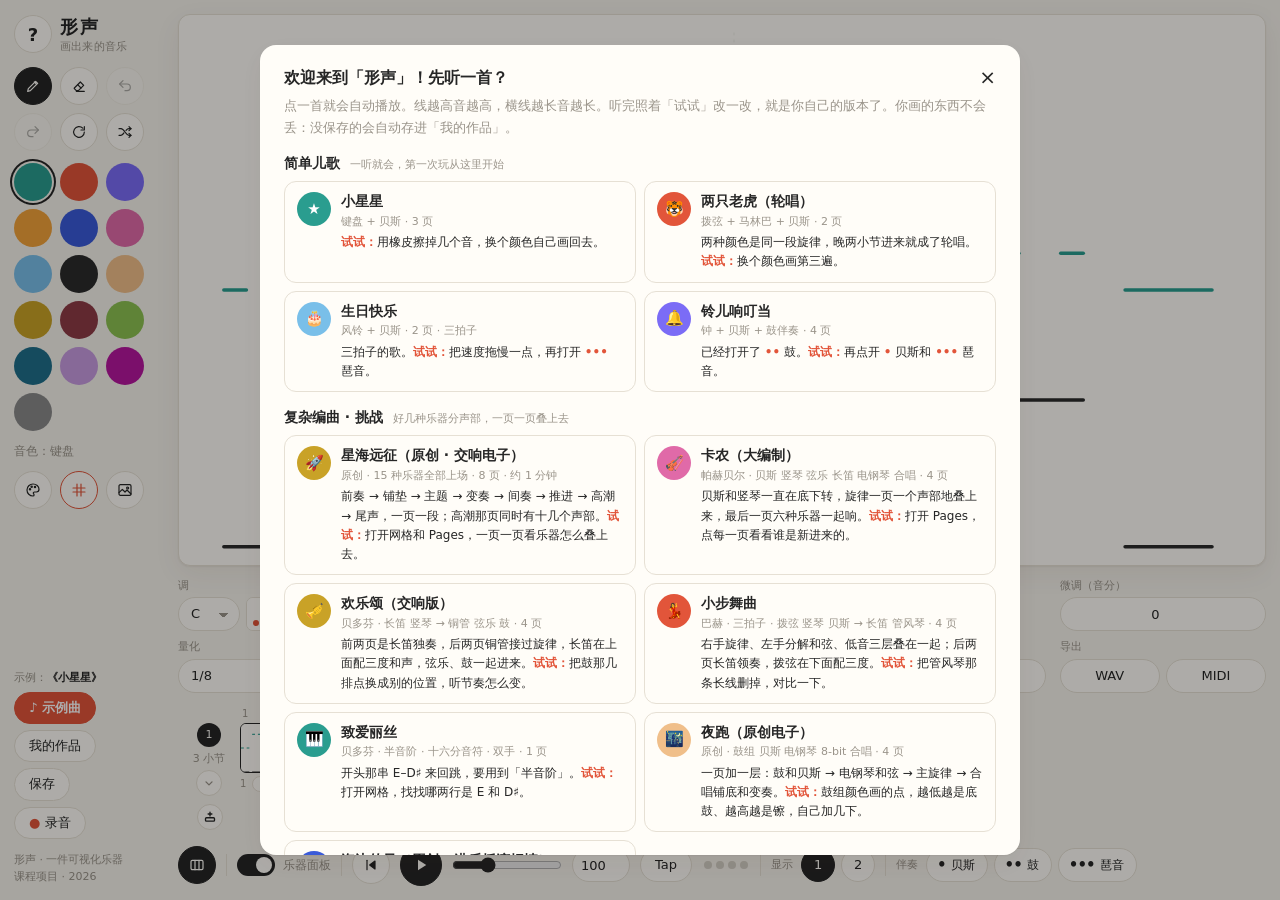
==== 工作文件/shapesound/index.html @ 7a7d7d23 "形声：电吉他、随机换音色新手引导、示例曲改动另存为新作品；修复切换作品时覆盖上一个作品 - 新乐器电吉他（过载失真），色块 16 个，鼓组排最后；舞台模式 4x4；MIDI 16 个通道用满 - 新手" ====
<!DOCTYPE html>
<html lang="zh-CN">
<head>
<meta charset="utf-8">
<meta name="viewport" content="width=device-width,initial-scale=1,maximum-scale=1,user-scalable=no">
<title>形声 · 画出来的音乐</title>
<link rel="stylesheet" href="style.css">
</head>
<body data-paper="paper">

<!-- ================= 左侧工具栏 ================= -->
<aside id="side">
  <div class="brand"><button class="ib" id="helpBtn" data-tip="怎么玩">?</button><div>形声<small>画出来的音乐</small></div></div>
  <div class="g3" id="tools">
    <button class="ib on" id="tPen" data-tip="画笔">
      <svg viewBox="0 0 24 24"><path d="M4 20l4-1 11-11-3-3L5 16l-1 4z"/><path d="M14 6l3 3"/></svg></button>
    <button class="ib" id="tErase" data-tip="橡皮 (Shift+E)">
      <svg viewBox="0 0 24 24"><path d="M8 20h12"/><path d="M5 15l9-9 5 5-8 8H8l-3-3a1 1 0 010-1z"/><path d="M10 10l5 5"/></svg></button>
    <button class="ib" id="tUndo" data-tip="撤销 (Ctrl+Z)">
      <svg viewBox="0 0 24 24"><path d="M9 14L4 9l5-5"/><path d="M4 9h11a5 5 0 010 10h-3"/></svg></button>
    <button class="ib" id="tRedo" data-tip="重做 (Ctrl+Y)">
      <svg viewBox="0 0 24 24"><path d="M15 14l5-5-5-5"/><path d="M20 9H9a5 5 0 000 10h3"/></svg></button>
    <button class="ib" id="tClear" data-tip="清空重来">
      <svg viewBox="0 0 24 24"><path d="M20 12a8 8 0 11-2.3-5.7"/><path d="M20 4v5h-5"/></svg></button>
    <button class="ib" id="tShuffle" data-tip="随机换音色">
      <svg viewBox="0 0 24 24"><path d="M3 7h3c5 0 7 10 12 10h3"/><path d="M3 17h3c2 0 3.2-1.6 4.4-3.6M13.6 9.6C14.8 8 16 7 18 7h3"/><path d="M18 4l3 3-3 3M18 14l3 3-3 3"/></svg></button>
  </div>
  <div class="g3" id="swatches"></div>
  <div class="timbre" id="timbre"></div>
  <div class="g3">
    <button class="ib" id="tPalette" data-tip="换一套颜色">
      <svg viewBox="0 0 24 24"><path d="M12 3a9 9 0 100 18c1.1 0 1.6-.8 1.6-1.6 0-1.3-1.2-1.6-1.2-2.8 0-1 .8-1.6 1.8-1.6H17a4 4 0 004-4c0-4.4-4-8-9-8z"/><circle cx="7.5" cy="11" r="1"/><circle cx="10" cy="7" r="1"/><circle cx="15" cy="7.5" r="1"/></svg></button>
    <button class="ib" id="tGrid" data-tip="音符网格：显示每一行是什么音（G）">
      <svg viewBox="0 0 24 24"><path d="M9 3v18M15 3v18M3 9h18M3 15h18"/></svg></button>
    <button class="ib" id="tBg" data-tip="换背景">
      <svg viewBox="0 0 24 24"><rect x="3" y="4" width="18" height="16" rx="2"/><path d="M3 16l5-5 4 4 3-3 6 6"/><circle cx="16" cy="9" r="1.5"/></svg></button>
  </div>
  <div class="sp"></div>
  <div class="side-files">
    <div class="worknow" id="workNow"></div>
    <button class="pill hot" id="samplesBtn" data-tip="不知道画什么？先听一首示例曲">♪ 示例曲</button>
    <button class="pill" id="libBtn" data-tip="保存过的作品都在这里，点一下就能切换">我的作品</button>
    <button class="pill" id="save" data-tip="保存到「我的作品」（Ctrl+S）">保存</button>
    <button class="pill" id="rec">录音</button>
  </div>
  <div class="credit">形声 · 一件可视化乐器<br>课程项目 · 2026</div>
</aside>

<!-- ================= 主区 ================= -->
<section id="main">
  <main id="stage">
    <canvas id="cv"></canvas>
    <div id="cast"></div>
    <div id="hint">在纸上随便画几笔，然后按 ▶<br>线越高，音越高；从左到右是时间</div>
  </main>

  <div id="inst">
    <div class="f"><label>调</label><div class="c"><select class="sel key" id="selKey"></select><div id="piano"></div></div></div>
    <div class="f"><label>音阶</label><div class="c"><select class="sel" id="selScale"></select></div></div>
    <div class="f"><label>音域</label><div class="c"><select class="sel" id="selRange"><option value="1">1 个八度</option><option value="2">2 个八度</option><option value="3">3 个八度</option></select></div></div>
    <div class="f"><label>八度</label><div class="c"><button class="round" id="octDn">−</button><span class="oct" id="octVal">0</span><button class="round" id="octUp">+</button></div></div>
    <div class="f"><label>微调（音分）</label><div class="c"><input class="box" id="tune" type="number" min="-50" max="50" step="1" value="0"></div></div>
    <div class="f"><label>量化</label><div class="c"><select class="sel" id="selQuant"></select></div></div>
    <div class="f"><label>摇摆</label><div class="c"><select class="sel" id="selSwing"></select></div></div>
    <div class="f"><label>节拍器</label><div class="c"><button class="tg" id="click">关</button></div></div>
    <div class="f"><label>MIDI 输入</label><div class="c"><button class="tg" id="midi">关</button></div></div>
    <div class="f"><label>导出</label><div class="c"><button class="tg" id="expWav">WAV</button><button class="tg" id="expMidi">MIDI</button></div></div>
  </div>

  <div id="strip"></div>

  <div id="bar">
    <button class="ib" id="pagesBtn" data-tip="Pages：把几页串成一条时间线"><svg viewBox="0 0 24 24"><rect x="3" y="5" width="18" height="14" rx="2"/><path d="M9 5v14M15 5v14"/></svg></button>
    <div class="vsep"></div>
    <div class="toggle-row"><button class="switch on" id="instSw" title="显示/隐藏乐器面板"></button>乐器面板</div>
    <div class="vsep"></div>
    <button class="ib" id="toStart" data-tip="回到开头"><svg viewBox="0 0 24 24"><path d="M6 5v14"/><path d="M18 6l-8 6 8 6z" fill="currentColor"/></svg></button>
    <button class="ib" id="play" data-tip="播放 / 暂停 (空格)"></button>
    <input type="range" id="tempo" min="40" max="240" value="120" title="速度">
    <input type="number" id="bpm" min="40" max="240" value="120" title="BPM">
    <button id="tap" title="跟着拍子连续点几下">Tap</button>
    <span id="beats"><i class="beat"></i><i class="beat"></i><i class="beat"></i><i class="beat"></i></span>
    <div class="vsep"></div>
    <div class="grp"><span class="glabel">显示</span>
    <button class="num on" id="prog1" data-tip="1 画线模式：正常画线">1</button>
    <button class="num" id="prog2" data-tip="2 像素模式：画纸变成方格，播放头扫过时格子发亮">2</button>
    <button class="num" id="prog3" data-tip="3 舞台模式：给每种乐器配一张照片（窗口变窄时才出现）">3</button></div>
    <div class="vsep"></div>
    <div class="grp"><span class="glabel">伴奏</span>
    <button class="dots" id="beat1" data-tip="贝斯伴奏：每拍弹一下低音主音。点一下开，再点关；三种伴奏可以同时开"><b>•</b>贝斯</button>
    <button class="dots" id="beat2" data-tip="鼓伴奏：底鼓、军鼓轮流，加上镲。点一下开，再点关"><b>••</b>鼓</button>
    <button class="dots" id="beat4" data-tip="琶音伴奏：跟着调自动循环一段分解和弦。点一下开，再点关"><b>•••</b>琶音</button></div>
  </div>
</section>

<div class="overlay" id="help"><div class="dialog">
  <button class="close" id="helpClose">×</button>
  <h2>怎么玩</h2>
  <ol>
    <li><b>画线就是作曲。</b>竖线（播放头）从左往右扫，碰到哪条线，哪条线就发声：越高音越高；横线是长音，斜线是琶音，竖线是和弦。</li>
    <li><b>选调和音阶。</b>打开「音符网格」能看到每一行的音名；网格里只有音阶内的音，怎么画都和谐。</li>
    <li><b>定速度。</b>拖速度条、输入 BPM，或者跟着拍子连点 Tap；节拍器可以打开听拍子。</li>
    <li><b>颜色就是音色。</b>十六种颜色对应十六种乐器；最后一种是「鼓组」：画得越低越是底鼓，越高越是镲；接上 MIDI 键盘并打开「MIDI 输入」，播放时弹的音会画进循环里。</li>
  </ol>
  <div class="k">
    <kbd>空格</kbd> 播放/暂停　<kbd>Ctrl</kbd>+<kbd>Z</kbd> 撤销　<kbd>Ctrl</kbd>+<kbd>Y</kbd> 重做　<kbd>Shift</kbd>+<kbd>E</kbd> 橡皮　<kbd>G</kbd> 网格<br>
    <kbd>1</kbd>–<kbd>9</kbd> 选乐器　电脑键盘当琴：<kbd>A</kbd>–<kbd>;</kbd> 从低到高，<kbd>Q</kbd>–<kbd>P</kbd> 接着往上<br>
    底部「伴奏」三个按钮：<b>•</b> 贝斯　<b>••</b> 鼓　<b>•••</b> 琶音。点一下开、再点关，可以同时开好几个；它们跟着你选的调走。<br>
    不知道从哪开始？点左边的 <b>♪ 示例曲</b>，听一首再改着玩。<br>
    <b>1 / 2 / 3</b> 是显示模式：画线、像素（格子会随播放头亮起）、舞台（每种乐器一个格子配照片，手机宽度才出现）。<br>
    最左边的 <b>Pages</b> 打开时间线：每页一张画，点「N 小节」改这一页放几个小节，＋ 新页、复制、删除；还能叠加多条时间线一起播。<br>
    「保存」把作品存进「我的作品」，在那里可以随时切换、改名、删除，或导出成 .json 文件（<kbd>Ctrl</kbd>+<kbd>S</kbd> 快速保存）。
  </div>
</div></div>
<div class="overlay" id="samples"><div class="dialog wide">
  <button class="close" id="samplesClose">×</button>
  <h2 id="samplesTitle">示例曲</h2>
  <div class="lead" id="samplesLead">点一首就会自动播放。线越高音越高，横线越长音越长。听完照着「试试」改一改，就是你自己的版本了。你画的东西不会丢：没保存的会自动存进「我的作品」。</div>
  <div id="songList"></div>
  <div class="dlg-foot"><button class="pill" id="samplesSkip">新建空白，自己画</button></div>
</div></div>
<div class="overlay" id="lib"><div class="dialog wide">
  <button class="close" id="libClose">×</button>
  <h2>我的作品</h2>
  <div class="lead">作品保存在这个浏览器里，刷新、关掉网页都还在。已保存的作品之后的修改会<b>自动保存</b>；没保存的新作品，切换时会自动存成<b>草稿</b>。换电脑或清理浏览器数据前，记得点「导出」备份成文件。</div>
  <div class="saverow"><input id="libName" maxlength="40" placeholder="给当前作品起个名字"><button class="pill hot" id="libSave">保存当前作品</button><button class="pill" id="libSaveNew" hidden>另存为新作品</button></div>
  <div class="works" id="workList"></div>
  <div class="dlg-foot"><button class="pill" id="libNew">新建空白作品</button><button class="pill" id="libImport">从文件导入…</button></div>
</div></div>
<div id="tipbox"></div>
<div id="toast"></div>
<input type="file" id="openFile" accept=".json,application/json" hidden>
<input type="file" id="photoFile" accept="image/*" hidden>
<input type="file" id="castFile" accept="image/*" hidden>

<script src="js/core.js"></script>
<script src="js/canvas.js"></script>
<script src="js/app.js"></script>
<script src="js/songs.js"></script>
<script src="js/library.js"></script>
</body>
</html>
---- 工作文件/shapesound/style.css ----
:root{
  --bg:#f6f3ec; --paper:#fffdf8; --ink:#262626; --muted:#9a948a; --soft:#c9c3b8; --line:rgba(60,50,30,.08);
  --line2:rgba(60,50,30,.18); --line3:rgba(60,50,30,.34); --ui:#fffdf8; --uib:#e6e0d4; --hover:rgba(60,50,30,.06);
  --accent:#e2553a; --shadow:0 1px 2px rgba(60,40,10,.06),0 8px 28px rgba(60,40,10,.06);
}
body[data-paper="sky"]{ --bg:#d6e7f6; --paper:#e6f1fb; --ink:#1d2a44; --muted:#6c80a0; --soft:#a9bfd8; --line:rgba(20,50,90,.08);
  --line2:rgba(20,50,90,.18); --line3:rgba(20,50,90,.34); --ui:#f2f8fd; --uib:#c4d8ec; --hover:rgba(20,50,90,.07); }
body[data-paper="night"]{ --bg:#121419; --paper:#1a1d24; --ink:#efebe2; --muted:#878b97; --soft:#4a4f5c; --line:rgba(255,255,255,.05);
  --line2:rgba(255,255,255,.12); --line3:rgba(255,255,255,.26); --ui:#1f232b; --uib:#333845; --hover:rgba(255,255,255,.06); --shadow:0 8px 28px rgba(0,0,0,.4); }
*{box-sizing:border-box;margin:0;padding:0}
html,body{height:100%;overflow:hidden}
body{background:var(--bg);color:var(--ink);font:13px/1.4 -apple-system,"PingFang SC","Microsoft YaHei","Noto Sans SC",system-ui,sans-serif;
  display:grid;grid-template-columns:150px 1fr;gap:0 14px;padding:14px;-webkit-user-select:none;user-select:none;transition:background .3s}
button{font:inherit;color:inherit;background:none;border:0;cursor:pointer}
select,input{font:inherit;color:inherit}
svg{width:16px;height:16px;fill:none;stroke:currentColor;stroke-width:1.8;stroke-linecap:round;stroke-linejoin:round;display:block}

/* ---------- 左侧工具栏 ---------- */
#side{display:flex;flex-direction:column;gap:12px;min-height:0;overflow-y:auto;padding:6px;margin:-6px}   /* 留出 6px，选中色块的外圈不被裁掉 */
.brand{font-weight:700;font-size:18px;letter-spacing:.12em;display:flex;align-items:center;gap:8px}
.brand small{display:block;font-weight:400;font-size:11px;letter-spacing:.02em;color:var(--muted)}
.g3{display:grid;grid-template-columns:repeat(3,38px);gap:8px}
.ib{width:38px;height:38px;border-radius:50%;display:grid;place-items:center;background:var(--ui);border:1px solid var(--uib);position:relative}
.ib:hover{border-color:var(--line3)}
.ib.on{background:var(--ink);color:var(--paper);border-color:var(--ink)}
.ib:disabled{opacity:.35;cursor:default}
.sw{width:38px;height:38px;border-radius:50%;position:relative;transition:transform .1s}
.sw:hover{transform:scale(1.06)}
.sw.on{box-shadow:0 0 0 2px var(--bg),0 0 0 4px var(--ink)}
/* 悬停提示：用一个固定定位的浮层，永远在最上面，靠近窗口边缘时自动换到上方/往里挪，不会被色块或边框盖住 */
#tipbox{position:fixed;left:0;top:0;background:var(--ink);color:var(--paper);font-size:12px;line-height:1.5;padding:4px 10px;border-radius:7px;
  max-width:260px;z-index:60;pointer-events:none;opacity:0;transition:opacity .12s;box-shadow:0 4px 14px rgba(0,0,0,.18)}
#tipbox.show{opacity:.96}
.timbre{font-size:12px;color:var(--muted);height:16px}
.sp{flex:1}
.side-files{display:flex;flex-direction:column;gap:6px;align-items:flex-start}
.pill{padding:6px 14px;border-radius:999px;border:1px solid var(--uib);background:var(--ui);font-size:13px}
.pill:hover{border-color:var(--line3)}
.pill.hot{background:var(--accent);color:#fff;border-color:var(--accent);font-weight:600}
.pill.hot:hover{filter:brightness(1.06)}
/* 示例曲 / 我的作品 弹窗 */
.dialog.wide{max-width:760px}
.dialog .lead{font-size:13px;color:var(--muted);margin:-4px 0 14px;line-height:1.7}
.songs{display:grid;grid-template-columns:repeat(auto-fill,minmax(240px,1fr));gap:8px}
.sgroup{margin:16px 0 8px;display:flex;align-items:baseline;gap:10px;flex-wrap:wrap}
.sgroup:first-child{margin-top:0}
.sgroup b{font-size:14px}
.sgroup span{font-size:11px;color:var(--muted)}
.song{display:flex;gap:10px;align-items:flex-start;text-align:left;width:100%;padding:10px 12px;border-radius:12px;border:1px solid var(--uib);background:var(--paper);transition:border-color .15s,transform .1s}
.song:hover{border-color:var(--ink);transform:translateY(-1px)}
.song .pic{flex:none;width:34px;height:34px;border-radius:50%;display:grid;place-items:center;color:#fff;font-size:15px}
.song .t{font-size:14px;font-weight:600}
.song .m{font-size:11px;color:var(--muted);margin:2px 0 4px}
.song .d{font-size:12px;line-height:1.6}
.song .d b{color:var(--accent);font-weight:600}
.dlg-foot{margin-top:14px;display:flex;gap:8px;justify-content:flex-end;flex-wrap:wrap}
.saverow{display:flex;gap:8px;flex-wrap:wrap}
.saverow input{flex:1;min-width:160px;height:34px;border-radius:999px;border:1px solid var(--uib);background:var(--paper);padding:0 14px}
.works{display:flex;flex-direction:column;gap:8px;margin-top:12px;max-height:48vh;overflow:auto}
.work{display:flex;gap:12px;align-items:center;padding:8px 10px;border:1px solid var(--uib);border-radius:12px;background:var(--paper)}
.work.cur{border-color:var(--ink)}
.work canvas{width:96px;height:36px;border-radius:6px;border:1px solid var(--uib);flex:none}
.winfo{flex:1;min-width:0}
.wname{font-weight:600;cursor:text;overflow:hidden;text-overflow:ellipsis;white-space:nowrap}
.wname input{font-weight:600;width:100%;border:1px solid var(--uib);border-radius:6px;padding:1px 6px;background:var(--ui)}
.wmeta{font-size:11px;color:var(--muted)}
.wtag{display:inline-block;font-size:10px;padding:0 6px;border-radius:999px;background:var(--uib);color:var(--ink);margin-right:4px}
.wbtns{display:flex;gap:6px;flex:none}
.pill.sm{padding:4px 11px;font-size:12px}
.pill.danger{background:#c0392b;color:#fff;border-color:#c0392b}
.empty{font-size:12px;color:var(--muted);padding:18px;text-align:center;line-height:1.8}
.worknow{font-size:11px;color:var(--muted);line-height:1.5;word-break:break-all}
.worknow b{color:var(--ink);font-weight:600}
/* 引导：按钮闪一闪 */
@keyframes pulse{0%{box-shadow:0 0 0 0 rgba(226,85,58,.6)}70%{box-shadow:0 0 0 6px rgba(226,85,58,0)}100%{box-shadow:0 0 0 0 rgba(226,85,58,0)}}
.ib.pulse{animation:pulse 1.3s ease-out infinite;border-color:var(--accent);color:var(--accent)}
#rec::before{content:"●";color:var(--accent);margin-right:5px}
#rec.on{background:var(--accent);color:#fff;border-color:var(--accent)}
#rec.on::before{color:#fff;animation:blink 1s infinite}
@keyframes blink{50%{opacity:.2}}
.credit{font-size:11px;color:var(--muted);line-height:1.6}

/* ---------- 主区 ---------- */
#main{display:grid;grid-template-rows:1fr auto auto auto;gap:12px;min-height:0;min-width:0}
#stage{position:relative;border-radius:12px;background:var(--paper);box-shadow:var(--shadow);border:1px solid var(--uib);overflow:hidden;
  background-size:cover;background-position:center;min-height:200px}
#stage.photo::before{content:"";position:absolute;inset:0;background:rgba(255,255,255,.42);pointer-events:none}
#cv{position:absolute;inset:0;width:100%;height:100%;touch-action:none;cursor:crosshair}
#hint{position:absolute;left:50%;top:50%;transform:translate(-50%,-50%);color:var(--muted);font-size:14px;pointer-events:none;text-align:center;line-height:1.9;transition:opacity .3s}

/* 舞台模式：一格一种乐器（4 × 4） */
#cast{position:absolute;inset:0;display:none;grid-template-columns:repeat(4,1fr);grid-template-rows:repeat(4,1fr);gap:2px;background:var(--uib)}
body.mode3 #cast{display:grid}
body.mode3 #cv{visibility:hidden}
body.mode3 #hint{display:none}
.cell{position:relative;overflow:hidden;cursor:pointer}
.cell img{position:absolute;inset:0;width:100%;height:100%;object-fit:cover;opacity:0;transition:opacity .12s ease-out}
.cell .glow{position:absolute;inset:0;background:rgba(255,255,255,.5);opacity:0;transition:opacity .12s ease-out}
.cell.show img{opacity:1}
.cell.show.nophoto .glow{opacity:1}
.cell .lbl{position:absolute;left:8px;bottom:6px;font-size:11px;color:#fff;text-shadow:0 0 4px rgba(0,0,0,.45)}
.cell .tip{position:absolute;inset:0;display:flex;align-items:center;justify-content:center;text-align:center;padding:0 8px;color:#fff;font-size:11px;text-shadow:0 0 4px rgba(0,0,0,.7)}
#prog3{display:none}
@media (max-width:759px){ #prog3{display:inline-block} }

/* Pages：时间线条 */
#strip{display:none;overflow-x:auto;padding:2px 0 2px;max-height:34vh;overflow-y:auto}
body.pages-open #strip{display:block}
.trk{display:flex;align-items:flex-start;margin-bottom:8px}
.trk.ruler{margin-bottom:2px;align-items:flex-end}
.thead{width:62px;flex:none;display:flex;flex-direction:column;align-items:center;gap:4px;font-size:11px;color:var(--muted)}
.thead .n{width:24px;height:24px;border-radius:50%;background:var(--uib);display:grid;place-items:center;color:var(--ink);cursor:pointer;font-size:11px}
.trk.on .thead .n{background:var(--ink);color:var(--paper)}
.rnum{font-size:10px;color:var(--muted);flex:none;padding-left:2px}
.pg{flex:none;display:flex;flex-direction:column;gap:3px;padding-right:4px}
.pg .clip{position:relative;border-radius:6px;overflow:hidden;border:1.5px solid var(--uib);display:block;cursor:pointer;background:var(--paper)}
.pg.on .clip{border-color:var(--ink)}
.pg canvas{display:block;width:100%}
.pg .head{position:absolute;top:0;bottom:0;width:2px;margin-left:-1px;background:var(--accent);display:none}
.pg .under{font-size:10px;color:var(--muted);display:flex;gap:6px;align-items:center}
.pg .bars{border:1px solid var(--uib);border-radius:999px;padding:0 6px;cursor:pointer;background:var(--ui)}
.pg .bars:hover{border-color:var(--line3)}
.pctl{display:flex;gap:4px;align-self:center;padding-left:4px}
.sbtn{width:26px;height:26px;border-radius:50%;border:1px solid var(--uib);background:var(--ui);display:grid;place-items:center;flex:none;position:relative}
.sbtn:hover{border-color:var(--line3)}
.sbtn:disabled{opacity:.35;cursor:default}
.sbtn svg{width:12px;height:12px}
.trackadd{margin-left:19px}

/* 乐器面板 */
#inst{display:grid;grid-template-columns:repeat(5,minmax(0,1fr));gap:8px 14px}
body.noinst #inst{display:none}
.f{display:flex;flex-direction:column;gap:4px;min-width:0}
.f>label{font-size:11px;color:var(--muted)}
.f>.c{display:flex;gap:6px;align-items:center;min-width:0}
.sel,.box,.tg{height:34px;border-radius:999px;border:1px solid var(--uib);background:var(--ui);padding:0 12px;min-width:0}
.sel{appearance:none;-webkit-appearance:none;padding-right:26px;flex:1;cursor:pointer;
  background-image:linear-gradient(45deg,transparent 50%,var(--muted) 50%),linear-gradient(135deg,var(--muted) 50%,transparent 50%);
  background-position:calc(100% - 15px) 15px,calc(100% - 10px) 15px;background-size:5px 5px;background-repeat:no-repeat}
.sel option{background:var(--ui);color:var(--ink)}
.sel.key{flex:none;width:62px}
.box{width:100%;text-align:center}
.tg{flex:1;text-align:center}
.tg.on{background:var(--ink);color:var(--paper);border-color:var(--ink)}
.round{width:34px;height:34px;border-radius:50%;border:1px solid var(--uib);background:var(--ui);flex:none}
.oct{min-width:22px;text-align:center;font-variant-numeric:tabular-nums}
#piano{position:relative;height:34px;flex:1;min-width:84px;max-width:130px;border-radius:7px;overflow:hidden;border:1px solid var(--uib);background:var(--ui)}
#piano i{position:absolute;top:0;bottom:0;border-right:1px solid var(--uib);cursor:pointer;background:var(--paper)}
#piano i.b{background:var(--ink);opacity:.82;bottom:42%;border:0;border-radius:0 0 3px 3px;z-index:1}
#piano i.in::after{content:"";position:absolute;left:50%;bottom:4px;width:5px;height:5px;margin-left:-2.5px;border-radius:50%;background:var(--muted)}
#piano i.b.in::after{background:var(--paper);bottom:3px}
#piano i.root::after{background:var(--accent)!important;width:6px;height:6px;margin-left:-3px}
.toggle-row{display:flex;align-items:center;gap:8px;font-size:12px;color:var(--muted)}
.switch{width:38px;height:22px;border-radius:999px;background:var(--uib);position:relative;transition:background .2s}
.switch::after{content:"";position:absolute;left:3px;top:3px;width:16px;height:16px;border-radius:50%;background:var(--paper);transition:left .2s;box-shadow:0 1px 2px rgba(0,0,0,.2)}
.switch.on{background:var(--ink)}
.switch.on::after{left:19px}

/* 走带 */
#bar{display:flex;align-items:center;gap:10px;flex-wrap:wrap}
#play{width:42px;height:42px;background:var(--ink);color:var(--paper);border-color:var(--ink)}
#play svg{width:18px;height:18px;fill:currentColor;stroke:none}
#tempo{width:110px;accent-color:var(--ink)}
#bpm{width:58px;height:34px;border-radius:999px;border:1px solid var(--uib);background:var(--ui);text-align:center;font-variant-numeric:tabular-nums}
#tap{height:34px;padding:0 14px;border-radius:999px;border:1px solid var(--uib);background:var(--ui)}
#tap.flash{background:var(--ink);color:var(--paper)}
.num{width:34px;height:34px;border-radius:50%;border:1px solid var(--uib);background:var(--ui);font-variant-numeric:tabular-nums}
.num.on{background:var(--ink);color:var(--paper);border-color:var(--ink)}
.dots{height:34px;padding:0 12px 0 10px;border-radius:999px;border:1px solid var(--uib);background:var(--ui);font-size:12px;line-height:1;display:inline-flex;align-items:center;gap:5px}
.dots b{font-size:15px;letter-spacing:-1px;font-weight:700}
.dots:hover{border-color:var(--line3)}
.grp{display:flex;align-items:center;gap:6px}
.glabel{font-size:11px;color:var(--muted);margin-right:2px}
.dots.on{background:var(--ink);color:var(--paper);border-color:var(--ink)}
.beat{width:8px;height:8px;border-radius:50%;background:var(--line2);display:inline-block;margin:0 2px}
.beat.on{background:var(--accent)}
.vsep{width:1px;height:22px;background:var(--uib)}

/* 弹窗 / 提示 */
.overlay{position:fixed;inset:0;background:rgba(0,0,0,.32);display:none;place-items:center;z-index:40}
.overlay.show{display:grid}
.dialog{background:var(--ui);color:var(--ink);border-radius:16px;max-width:460px;width:calc(100% - 32px);padding:22px 24px;box-shadow:var(--shadow);max-height:90vh;overflow:auto}
.dialog h2{font-size:16px;margin-bottom:10px}
.dialog ol{padding-left:18px;line-height:1.9;font-size:13px}
.dialog .k{margin-top:12px;font-size:12px;color:var(--muted);line-height:1.9}
.dialog kbd{border:1px solid var(--uib);border-radius:4px;padding:0 5px;font-family:inherit;font-size:11px;background:var(--paper)}
.dialog .close{float:right;font-size:20px;line-height:1}
#toast{position:fixed;left:50%;top:26px;transform:translateX(-50%);background:var(--ink);color:var(--paper);padding:8px 16px;border-radius:999px;font-size:13px;opacity:0;transition:opacity .25s;pointer-events:none;z-index:50}
#toast.show{opacity:.92}

@media (max-width:1100px){ #inst{grid-template-columns:repeat(3,minmax(0,1fr))} }
@media (max-width:760px){
  body{grid-template-columns:1fr;grid-template-rows:auto 1fr;padding:10px;gap:10px;overflow-y:auto;height:auto;min-height:100%}
  html,body{overflow:auto}
  #side{flex-direction:row;flex-wrap:wrap;align-items:center;overflow:visible}
  #side .sp,.credit,.timbre{display:none}
  .side-files{flex-direction:row}
  .g3{grid-template-columns:repeat(6,34px)} .ib,.sw{width:34px;height:34px}
  #main{grid-template-rows:60vh auto auto auto}
  #inst{grid-template-columns:repeat(2,minmax(0,1fr))}
}
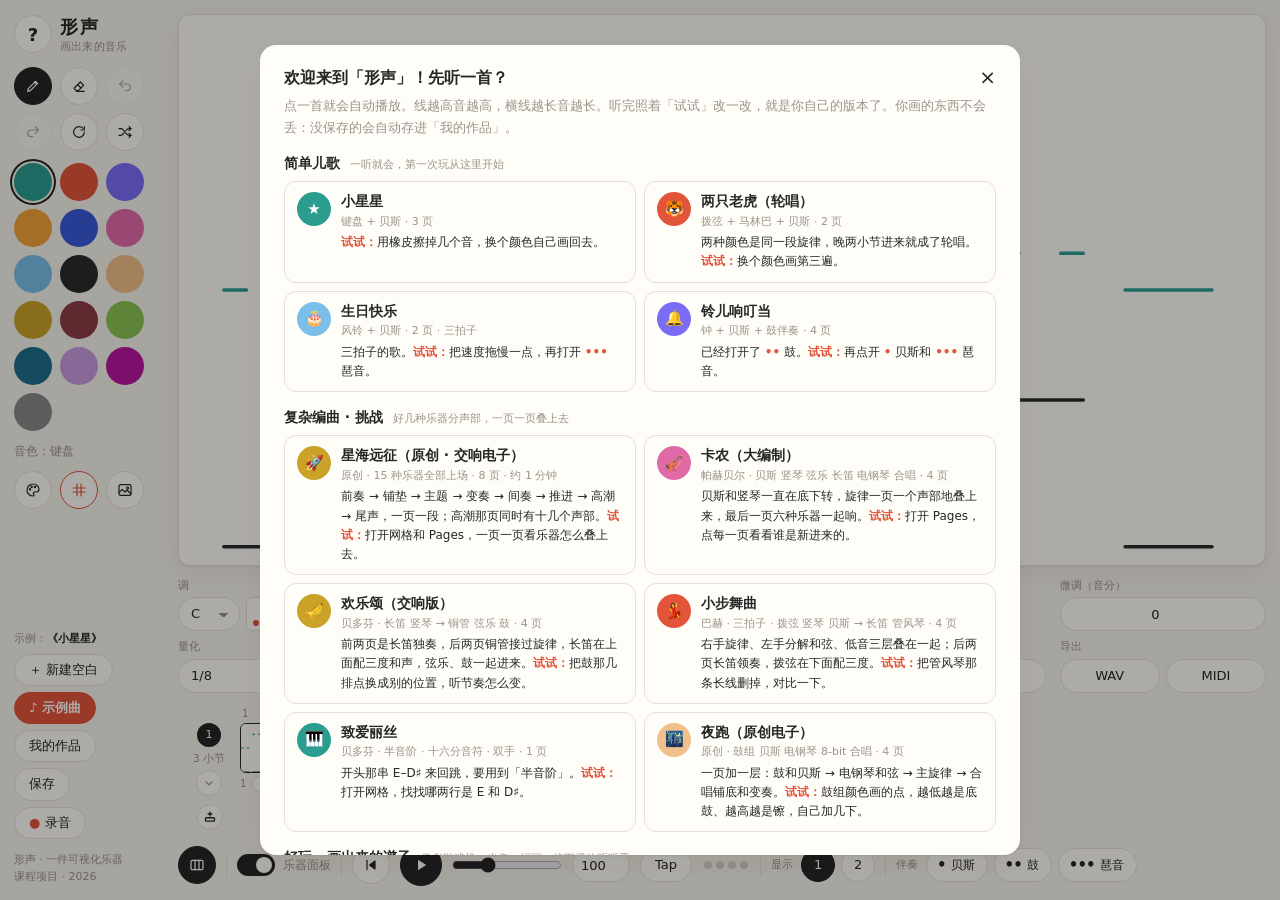
==== commit 2eb03b06: "形声：精简示例曲、新增原创《画一只小猫》、主界面加「新建空白」、修复换背景误开文件选择；网格和背景改为全局设置 - 示例曲：删除《海边的风》和搞怪/画画类除 8-bit 外的谱子，后两类合并为「好玩 " ====
--- a/工作文件/shapesound/index.html
+++ b/工作文件/shapesound/index.html
@@ -32,12 +32,13 @@
       <svg viewBox="0 0 24 24"><path d="M12 3a9 9 0 100 18c1.1 0 1.6-.8 1.6-1.6 0-1.3-1.2-1.6-1.2-2.8 0-1 .8-1.6 1.8-1.6H17a4 4 0 004-4c0-4.4-4-8-9-8z"/><circle cx="7.5" cy="11" r="1"/><circle cx="10" cy="7" r="1"/><circle cx="15" cy="7.5" r="1"/></svg></button>
     <button class="ib" id="tGrid" data-tip="音符网格：显示每一行是什么音（G）">
       <svg viewBox="0 0 24 24"><path d="M9 3v18M15 3v18M3 9h18M3 15h18"/></svg></button>
-    <button class="ib" id="tBg" data-tip="换背景">
+    <button class="ib" id="tBg" data-tip="换背景（长按：用自己的图片）">
       <svg viewBox="0 0 24 24"><rect x="3" y="4" width="18" height="16" rx="2"/><path d="M3 16l5-5 4 4 3-3 6 6"/><circle cx="16" cy="9" r="1.5"/></svg></button>
   </div>
   <div class="sp"></div>
   <div class="side-files">
     <div class="worknow" id="workNow"></div>
+    <button class="pill" id="newBtn" data-tip="新建一张空白画纸（没保存的会自动存成草稿）">＋ 新建空白</button>
     <button class="pill hot" id="samplesBtn" data-tip="不知道画什么？先听一首示例曲">♪ 示例曲</button>
     <button class="pill" id="libBtn" data-tip="保存过的作品都在这里，点一下就能切换">我的作品</button>
     <button class="pill" id="save" data-tip="保存到「我的作品」（Ctrl+S）">保存</button>
--- a/工作文件/shapesound/style.css
+++ b/工作文件/shapesound/style.css
@@ -36,6 +36,7 @@
 .side-files{display:flex;flex-direction:column;gap:6px;align-items:flex-start}
 .pill{padding:6px 14px;border-radius:999px;border:1px solid var(--uib);background:var(--ui);font-size:13px}
 .pill:hover{border-color:var(--line3)}
+#tBg.holding{box-shadow:0 0 0 3px var(--accent);transition:box-shadow .5s}
 .pill.hot{background:var(--accent);color:#fff;border-color:var(--accent);font-weight:600}
 .pill.hot:hover{filter:brightness(1.06)}
 /* 示例曲 / 我的作品 弹窗 */
@@ -194,7 +195,9 @@
   html,body{overflow:auto}
   #side{flex-direction:row;flex-wrap:wrap;align-items:center;overflow:visible}
   #side .sp,.credit,.timbre{display:none}
-  .side-files{flex-direction:row}
+  .side-files{flex-direction:row;flex-wrap:wrap;align-items:center;width:100%}
+  .side-files .pill{white-space:nowrap;padding:6px 11px}
+  .worknow{width:100%}
   .g3{grid-template-columns:repeat(6,34px)} .ib,.sw{width:34px;height:34px}
   #main{grid-template-rows:60vh auto auto auto}
   #inst{grid-template-columns:repeat(2,minmax(0,1fr))}
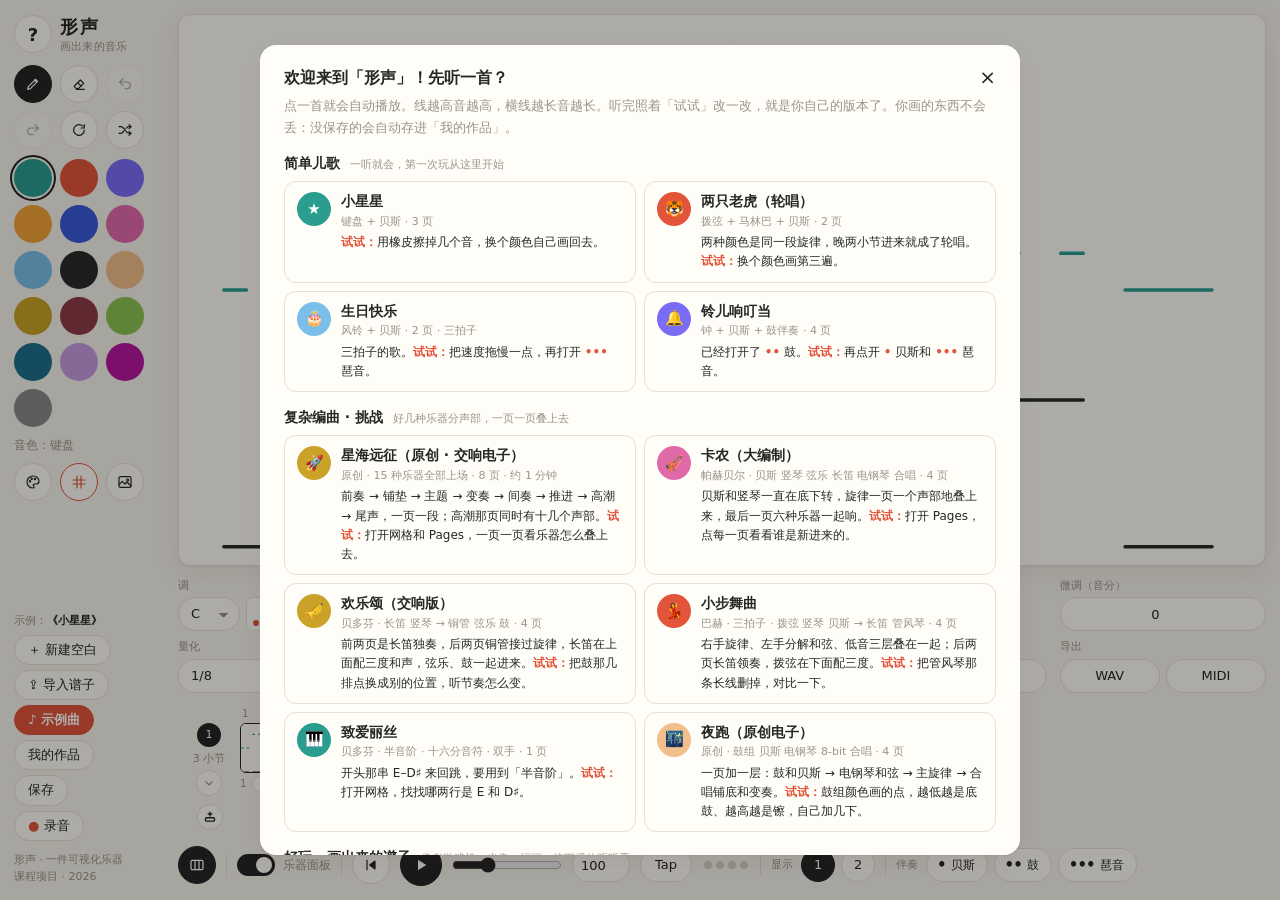
==== commit f302484b: "形声：新增「导入谱子」——简谱文字、MusicXML（含 .mxl）、MIDI 自动画成线条 - 新文件 js/importer.js：三种格式解析成统一乐谱，再换算成多页、多声部的线条 - 按声部名" ====
--- a/工作文件/shapesound/index.html
+++ b/工作文件/shapesound/index.html
@@ -39,6 +39,7 @@
   <div class="side-files">
     <div class="worknow" id="workNow"></div>
     <button class="pill" id="newBtn" data-tip="新建一张空白画纸（没保存的会自动存成草稿）">＋ 新建空白</button>
+    <button class="pill" id="impBtn" data-tip="导入现成的谱子：简谱文字、MusicXML、MIDI，自动画成线条">⇪ 导入谱子</button>
     <button class="pill hot" id="samplesBtn" data-tip="不知道画什么？先听一首示例曲">♪ 示例曲</button>
     <button class="pill" id="libBtn" data-tip="保存过的作品都在这里，点一下就能切换">我的作品</button>
     <button class="pill" id="save" data-tip="保存到「我的作品」（Ctrl+S）">保存</button>
@@ -108,6 +109,7 @@
     <kbd>1</kbd>–<kbd>9</kbd> 选乐器　电脑键盘当琴：<kbd>A</kbd>–<kbd>;</kbd> 从低到高，<kbd>Q</kbd>–<kbd>P</kbd> 接着往上<br>
     底部「伴奏」三个按钮：<b>•</b> 贝斯　<b>••</b> 鼓　<b>•••</b> 琶音。点一下开、再点关，可以同时开好几个；它们跟着你选的调走。<br>
     不知道从哪开始？点左边的 <b>♪ 示例曲</b>，听一首再改着玩。<br>
+    有现成的谱子？点 <b>⇪ 导入谱子</b>：粘贴简谱，或选 MusicXML / MIDI 文件，自动画成线条。<br>
     <b>1 / 2 / 3</b> 是显示模式：画线、像素（格子会随播放头亮起）、舞台（每种乐器一个格子配照片，手机宽度才出现）。<br>
     最左边的 <b>Pages</b> 打开时间线：每页一张画，点「N 小节」改这一页放几个小节，＋ 新页、复制、删除；还能叠加多条时间线一起播。<br>
     「保存」把作品存进「我的作品」，在那里可以随时切换、改名、删除，或导出成 .json 文件（<kbd>Ctrl</kbd>+<kbd>S</kbd> 快速保存）。
@@ -128,16 +130,34 @@
   <div class="works" id="workList"></div>
   <div class="dlg-foot"><button class="pill" id="libNew">新建空白作品</button><button class="pill" id="libImport">从文件导入…</button></div>
 </div></div>
+<div class="overlay" id="imp"><div class="dialog wide">
+  <button class="close" id="impClose">×</button>
+  <h2>导入谱子</h2>
+  <div class="lead">把现成的谱子自动画成线条：每个声部一种颜色，调、音阶、音域、速度都会自动设好，一页 16 拍，多页自动串成时间线。导入的谱子存进「我的作品」。</div>
+  <div class="imp-row"><button class="pill hot" id="impFile">选择文件…</button>
+    <span>MusicXML（.musicxml / .xml / .mxl）或 MIDI（.mid）。也可以直接把文件拖到网页上。</span></div>
+  <h3 class="imp-h">或者输入简谱</h3>
+  <textarea id="impText" spellcheck="false" placeholder="例如：&#10;1=C 4/4 ♩=100&#10;1 1 5 5 | 6 6 5 - | 4 4 3 3 | 2 2 1 - |"></textarea>
+  <div class="imp-help">
+    <b>1–7</b> 音　<b>0</b> 休止　<b>-</b> 延长一拍　<b>5.</b> 附点　<b>1_</b> 八分音符　<b>1__</b> 十六分　<b>1'</b> 高八度　<b>1,</b> 低八度　<b>#4 b7</b> 升降　<b>[135]</b> 和弦<br>
+    <b>1=G</b> 定调　<b>♩=90</b> 速度　另起一行写 <b>@贝斯</b>（或 @长笛、@鼓…）开始一个新声部，名字决定用什么乐器　第一行不带数字的文字当作标题
+  </div>
+  <div class="imp-err" id="impErr"></div>
+  <div class="dlg-foot"><button class="pill" id="impDemo">填入示例</button><button class="pill hot" id="impGo">生成谱子（Ctrl+Enter）</button></div>
+  <div class="imp-note">照片或 PDF 里的五线谱：网页没法直接识别。可以先用免费的 MuseScore（导入 PDF）或 Audiveris 识别，导出成 MusicXML，再从这里导入。</div>
+</div></div>
 <div id="tipbox"></div>
 <div id="toast"></div>
 <input type="file" id="openFile" accept=".json,application/json" hidden>
 <input type="file" id="photoFile" accept="image/*" hidden>
 <input type="file" id="castFile" accept="image/*" hidden>
+<input type="file" id="impInput" accept=".musicxml,.xml,.mxl,.mid,.midi,.txt" hidden>
 
 <script src="js/core.js"></script>
 <script src="js/canvas.js"></script>
 <script src="js/app.js"></script>
 <script src="js/songs.js"></script>
 <script src="js/library.js"></script>
+<script src="js/importer.js"></script>
 </body>
 </html>
--- a/工作文件/shapesound/style.css
+++ b/工作文件/shapesound/style.css
@@ -16,7 +16,7 @@
 svg{width:16px;height:16px;fill:none;stroke:currentColor;stroke-width:1.8;stroke-linecap:round;stroke-linejoin:round;display:block}
 
 /* ---------- 左侧工具栏 ---------- */
-#side{display:flex;flex-direction:column;gap:12px;min-height:0;overflow-y:auto;padding:6px;margin:-6px}   /* 留出 6px，选中色块的外圈不被裁掉 */
+#side{display:flex;flex-direction:column;gap:10px;min-height:0;overflow-y:auto;padding:6px;margin:-6px}   /* 留出 6px，选中色块的外圈不被裁掉 */
 .brand{font-weight:700;font-size:18px;letter-spacing:.12em;display:flex;align-items:center;gap:8px}
 .brand small{display:block;font-weight:400;font-size:11px;letter-spacing:.02em;color:var(--muted)}
 .g3{display:grid;grid-template-columns:repeat(3,38px);gap:8px}
@@ -33,7 +33,8 @@
 #tipbox.show{opacity:.96}
 .timbre{font-size:12px;color:var(--muted);height:16px}
 .sp{flex:1}
-.side-files{display:flex;flex-direction:column;gap:6px;align-items:flex-start}
+.side-files{display:flex;flex-direction:column;gap:5px;align-items:flex-start}
+.side-files .pill{padding:5px 13px}
 .pill{padding:6px 14px;border-radius:999px;border:1px solid var(--uib);background:var(--ui);font-size:13px}
 .pill:hover{border-color:var(--line3)}
 #tBg.holding{box-shadow:0 0 0 3px var(--accent);transition:box-shadow .5s}
@@ -72,6 +73,15 @@
 .empty{font-size:12px;color:var(--muted);padding:18px;text-align:center;line-height:1.8}
 .worknow{font-size:11px;color:var(--muted);line-height:1.5;word-break:break-all}
 .worknow b{color:var(--ink);font-weight:600}
+/* 导入谱子 */
+.imp-row{display:flex;gap:10px;align-items:center;flex-wrap:wrap;font-size:12px;color:var(--muted)}
+.imp-h{font-size:13px;margin:16px 0 6px}
+#impText{width:100%;height:150px;resize:vertical;border-radius:10px;border:1px solid var(--uib);background:var(--paper);color:var(--ink);padding:10px 12px;
+  font:13px/1.6 ui-monospace,Consolas,"Microsoft YaHei",monospace;-webkit-user-select:text;user-select:text}
+.imp-help{font-size:11px;color:var(--muted);line-height:1.9;margin-top:6px}
+.imp-help b{color:var(--ink);font-weight:600}
+.imp-err{color:#c0392b;font-size:12px;margin-top:8px;min-height:1em}
+.imp-note{font-size:11px;color:var(--muted);margin-top:12px;line-height:1.7;border-top:1px solid var(--uib);padding-top:10px}
 /* 引导：按钮闪一闪 */
 @keyframes pulse{0%{box-shadow:0 0 0 0 rgba(226,85,58,.6)}70%{box-shadow:0 0 0 6px rgba(226,85,58,0)}100%{box-shadow:0 0 0 0 rgba(226,85,58,0)}}
 .ib.pulse{animation:pulse 1.3s ease-out infinite;border-color:var(--accent);color:var(--accent)}
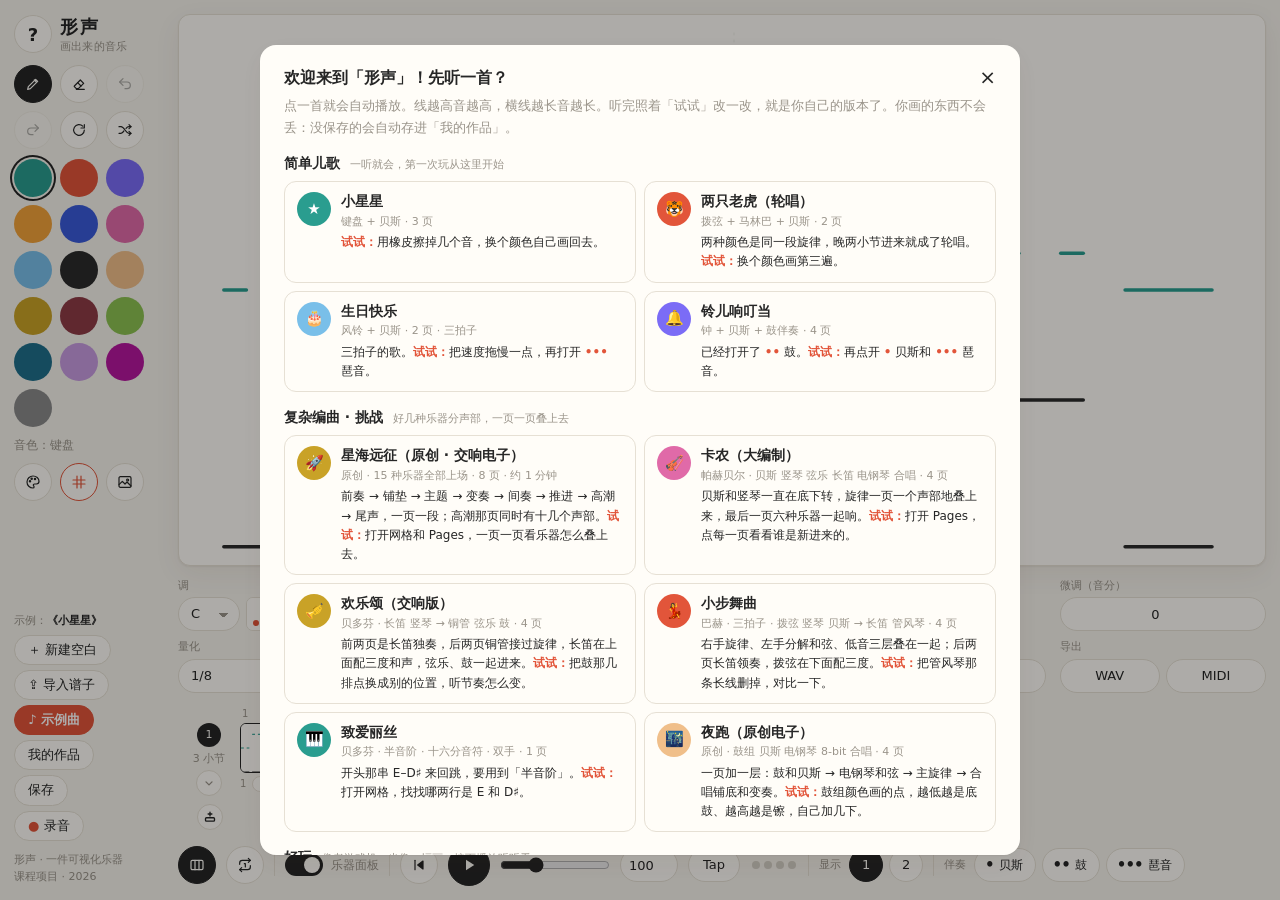
==== commit 380fd4c6: "形声：新增「单页循环」按钮，和 Pages 面板分开 - Pages 按钮只管显示时间线；单页循环按钮决定只循环当前页，还是一页放完接着放下一页 - 单页循环是全局设置（默认关），刷新、换谱子都保持 " ====
--- a/工作文件/shapesound/index.html
+++ b/工作文件/shapesound/index.html
@@ -39,7 +39,7 @@
   <div class="side-files">
     <div class="worknow" id="workNow"></div>
     <button class="pill" id="newBtn" data-tip="新建一张空白画纸（没保存的会自动存成草稿）">＋ 新建空白</button>
-    <button class="pill" id="impBtn" data-tip="导入现成的谱子：简谱文字、MusicXML、MIDI，自动画成线条">⇪ 导入谱子</button>
+    <button class="pill" id="impBtn" data-tip="导入现成的谱子（简谱、MusicXML、MIDI），或者把照片描成线条">⇪ 导入谱子</button>
     <button class="pill hot" id="samplesBtn" data-tip="不知道画什么？先听一首示例曲">♪ 示例曲</button>
     <button class="pill" id="libBtn" data-tip="保存过的作品都在这里，点一下就能切换">我的作品</button>
     <button class="pill" id="save" data-tip="保存到「我的作品」（Ctrl+S）">保存</button>
@@ -73,6 +73,7 @@
 
   <div id="bar">
     <button class="ib" id="pagesBtn" data-tip="Pages：把几页串成一条时间线"><svg viewBox="0 0 24 24"><rect x="3" y="5" width="18" height="14" rx="2"/><path d="M9 5v14M15 5v14"/></svg></button>
+    <button class="ib" id="loopBtn" data-tip="单页循环：开着时只循环眼前这一页；关掉时一页放完接着放下一页（和 Pages 面板开不开无关）"><svg viewBox="0 0 24 24"><path d="M17 2l3 3-3 3"/><path d="M4 11V9a4 4 0 014-4h12"/><path d="M7 22l-3-3 3-3"/><path d="M20 13v2a4 4 0 01-4 4H4"/><path d="M11 10h1.5v5"/></svg></button>
     <div class="vsep"></div>
     <div class="toggle-row"><button class="switch on" id="instSw" title="显示/隐藏乐器面板"></button>乐器面板</div>
     <div class="vsep"></div>
@@ -109,9 +110,9 @@
     <kbd>1</kbd>–<kbd>9</kbd> 选乐器　电脑键盘当琴：<kbd>A</kbd>–<kbd>;</kbd> 从低到高，<kbd>Q</kbd>–<kbd>P</kbd> 接着往上<br>
     底部「伴奏」三个按钮：<b>•</b> 贝斯　<b>••</b> 鼓　<b>•••</b> 琶音。点一下开、再点关，可以同时开好几个；它们跟着你选的调走。<br>
     不知道从哪开始？点左边的 <b>♪ 示例曲</b>，听一首再改着玩。<br>
-    有现成的谱子？点 <b>⇪ 导入谱子</b>：粘贴简谱，或选 MusicXML / MIDI 文件，自动画成线条。<br>
+    有现成的谱子？点 <b>⇪ 导入谱子</b>：粘贴简谱，或选 MusicXML / MIDI 文件，自动画成线条；也能选一张照片，把轮廓描成会响的线条。<br>
     <b>1 / 2 / 3</b> 是显示模式：画线、像素（格子会随播放头亮起）、舞台（每种乐器一个格子配照片，手机宽度才出现）。<br>
-    最左边的 <b>Pages</b> 打开时间线：每页一张画，点「N 小节」改这一页放几个小节，＋ 新页、复制、删除；还能叠加多条时间线一起播。<br>
+    最左边的 <b>Pages</b> 打开时间线（只管显示），旁边的 <b>单页循环</b> 按钮决定是只循环眼前这一页，还是一页放完接着放下一页；Pages 里每页一张画，点「N 小节」改这一页放几个小节，＋ 新页、复制、删除；还能叠加多条时间线一起播。<br>
     「保存」把作品存进「我的作品」，在那里可以随时切换、改名、删除，或导出成 .json 文件（<kbd>Ctrl</kbd>+<kbd>S</kbd> 快速保存）。
   </div>
 </div></div>
@@ -136,6 +137,18 @@
   <div class="lead">把现成的谱子自动画成线条：每个声部一种颜色，调、音阶、音域、速度都会自动设好，一页 16 拍，多页自动串成时间线。导入的谱子存进「我的作品」。</div>
   <div class="imp-row"><button class="pill hot" id="impFile">选择文件…</button>
     <span>MusicXML（.musicxml / .xml / .mxl）或 MIDI（.mid）。也可以直接把文件拖到网页上。</span></div>
+  <h3 class="imp-h">或者从照片描线</h3>
+  <div class="imp-row"><button class="pill" id="phFile">选择照片…</button>
+    <span>任何照片或图片都行：把轮廓描成线条，变成一幅会响的画（不是识别图里的音符）。也可以把照片直接拖到网页上。</span></div>
+  <div id="phBox" hidden>
+    <canvas id="phPrev"></canvas>
+    <div class="ph-ctl">
+      <label>线条多少 <input type="range" id="phDetail" min="1" max="10" value="5"></label>
+      <label>颜色 <select class="sel" id="phColor"><option value="photo">按照片的颜色选乐器</option><option value="one">全用当前选的乐器</option></select></label>
+      <label>比例 <select class="sel" id="phFit"><option value="keep">保持照片比例</option><option value="fill">铺满画纸</option></select></label>
+    </div>
+    <div class="ph-foot"><span id="phInfo"></span><button class="pill hot" id="phGo">用这些线条生成谱子</button></div>
+  </div>
   <h3 class="imp-h">或者输入简谱</h3>
   <textarea id="impText" spellcheck="false" placeholder="例如：&#10;1=C 4/4 ♩=100&#10;1 1 5 5 | 6 6 5 - | 4 4 3 3 | 2 2 1 - |"></textarea>
   <div class="imp-help">
@@ -144,7 +157,7 @@
   </div>
   <div class="imp-err" id="impErr"></div>
   <div class="dlg-foot"><button class="pill" id="impDemo">填入示例</button><button class="pill hot" id="impGo">生成谱子（Ctrl+Enter）</button></div>
-  <div class="imp-note">照片或 PDF 里的五线谱：网页没法直接识别。可以先用免费的 MuseScore（导入 PDF）或 Audiveris 识别，导出成 MusicXML，再从这里导入。</div>
+  <div class="imp-note">想把照片或 PDF 里的五线谱当成音符识别出来：网页没法直接做。可以先用免费的 MuseScore（导入 PDF）或 Audiveris 识别，导出成 MusicXML，再从这里导入。</div>
 </div></div>
 <div id="tipbox"></div>
 <div id="toast"></div>
@@ -152,6 +165,7 @@
 <input type="file" id="photoFile" accept="image/*" hidden>
 <input type="file" id="castFile" accept="image/*" hidden>
 <input type="file" id="impInput" accept=".musicxml,.xml,.mxl,.mid,.midi,.txt" hidden>
+<input type="file" id="phInput" accept="image/*" hidden>
 
 <script src="js/core.js"></script>
 <script src="js/canvas.js"></script>
@@ -159,5 +173,6 @@
 <script src="js/songs.js"></script>
 <script src="js/library.js"></script>
 <script src="js/importer.js"></script>
+<script src="js/photo.js"></script>
 </body>
 </html>
--- a/工作文件/shapesound/style.css
+++ b/工作文件/shapesound/style.css
@@ -82,6 +82,13 @@
 .imp-help b{color:var(--ink);font-weight:600}
 .imp-err{color:#c0392b;font-size:12px;margin-top:8px;min-height:1em}
 .imp-note{font-size:11px;color:var(--muted);margin-top:12px;line-height:1.7;border-top:1px solid var(--uib);padding-top:10px}
+#phBox{margin-top:10px}
+#phPrev{display:block;width:100%;border-radius:10px;border:1px solid var(--uib)}
+.ph-ctl{display:flex;gap:14px;flex-wrap:wrap;align-items:center;margin-top:8px;font-size:12px;color:var(--muted)}
+.ph-ctl label{display:flex;gap:6px;align-items:center}
+.ph-ctl .sel{height:30px;font-size:12px}
+.ph-ctl input[type=range]{width:120px;accent-color:var(--ink)}
+.ph-foot{display:flex;gap:10px;align-items:center;justify-content:space-between;flex-wrap:wrap;margin-top:8px;font-size:12px;color:var(--muted)}
 /* 引导：按钮闪一闪 */
 @keyframes pulse{0%{box-shadow:0 0 0 0 rgba(226,85,58,.6)}70%{box-shadow:0 0 0 6px rgba(226,85,58,0)}100%{box-shadow:0 0 0 0 rgba(226,85,58,0)}}
 .ib.pulse{animation:pulse 1.3s ease-out infinite;border-color:var(--accent);color:var(--accent)}
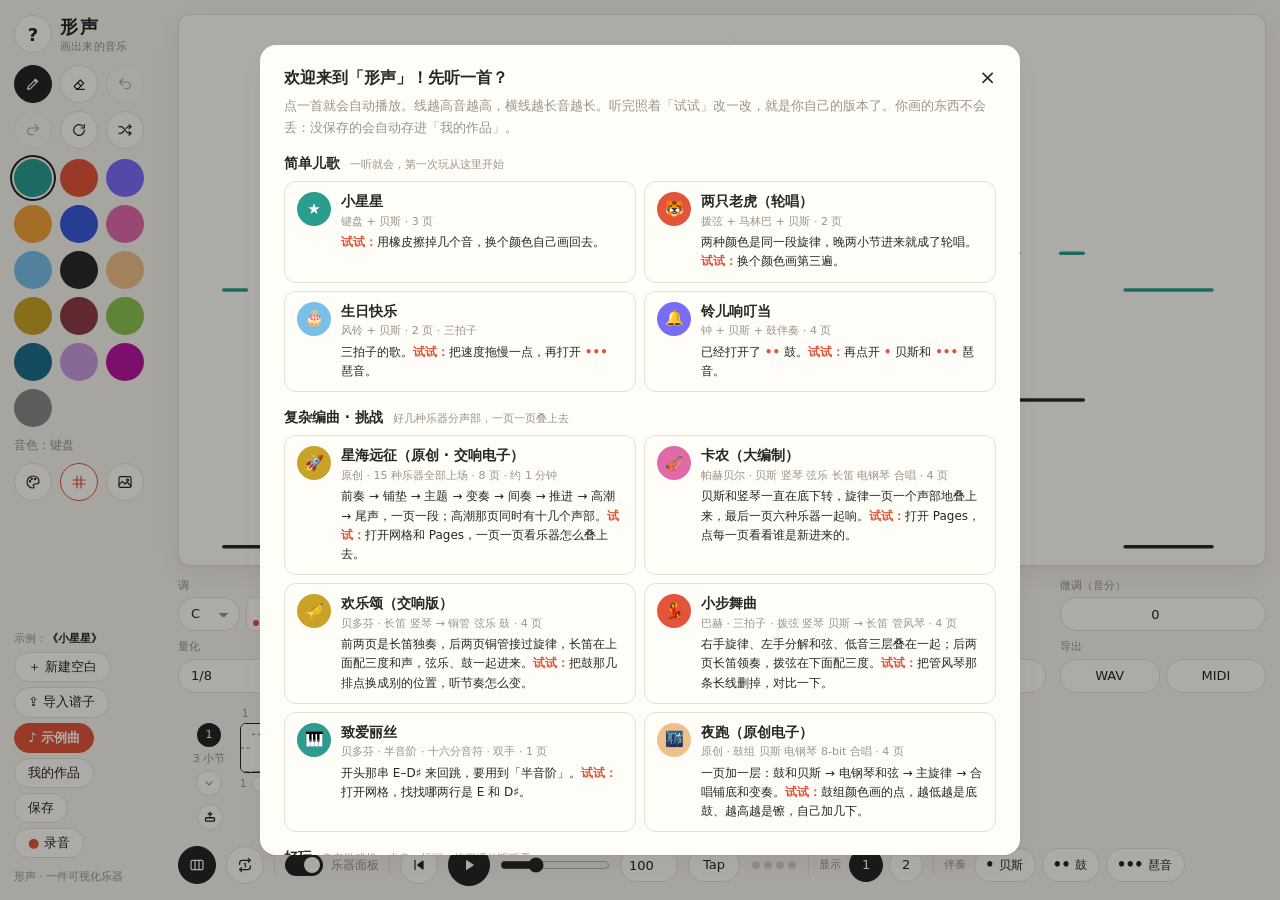
==== commit 98637eab: "去掉「课程项目」字样：这是个人作品 - 仓库 README 和网页左下角署名里删去「课程项目 · 2026」  Co-Authored-By: Claude Opus 5.5 <noreply@ant" ====
--- a/工作文件/shapesound/index.html
+++ b/工作文件/shapesound/index.html
@@ -45,7 +45,7 @@
     <button class="pill" id="save" data-tip="保存到「我的作品」（Ctrl+S）">保存</button>
     <button class="pill" id="rec">录音</button>
   </div>
-  <div class="credit">形声 · 一件可视化乐器<br>课程项目 · 2026</div>
+  <div class="credit">形声 · 一件可视化乐器</div>
 </aside>
 
 <!-- ================= 主区 ================= -->
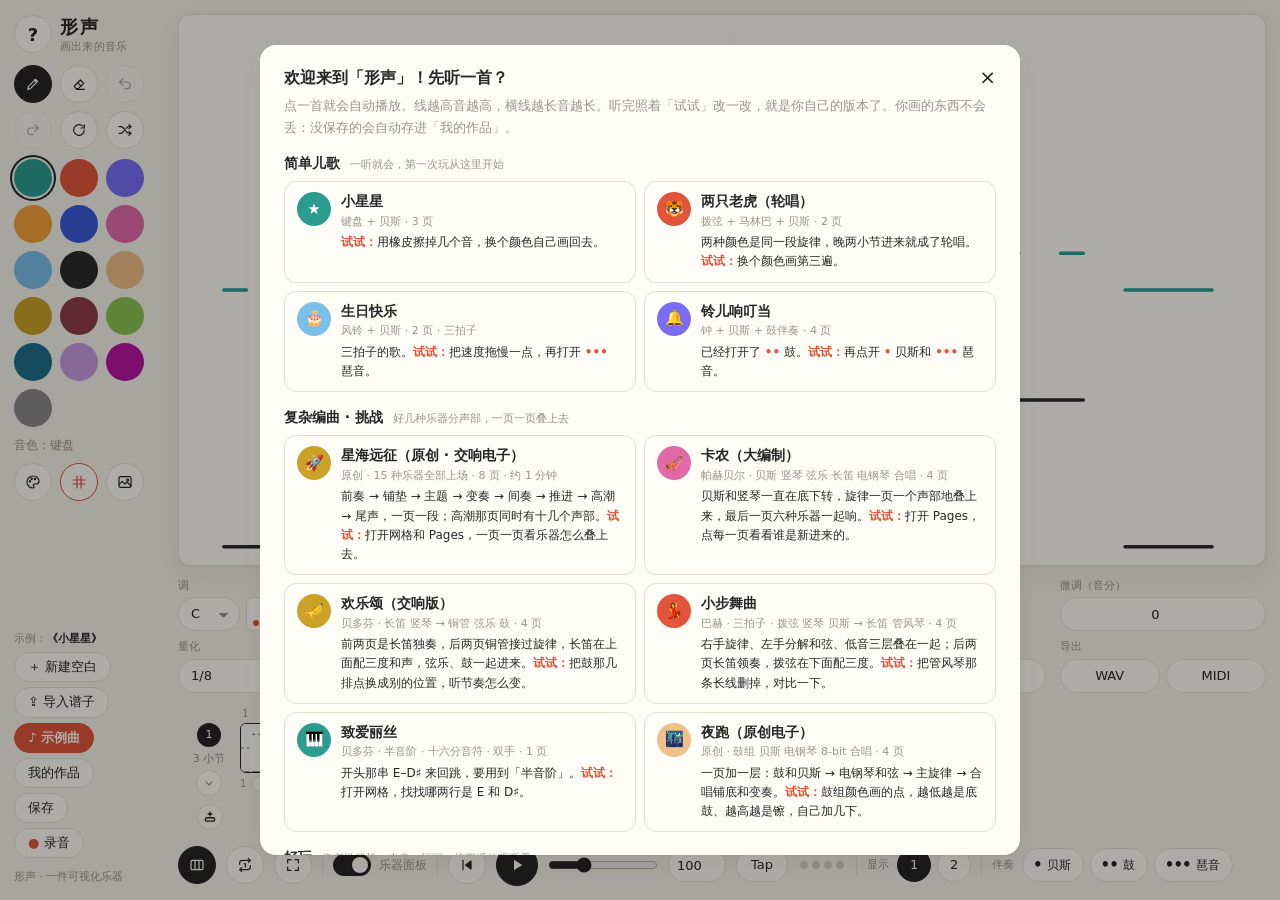
==== commit dfc7c665: "形声：新增大屏曲谱和新手引导 - 大屏曲谱：底部新按钮让画纸铺满整个屏幕（支持时顺便全屏），只留浮动小工具条：播放、画笔、橡皮、撤销、换颜色、退出；手机上也能画，Esc 或「退出大屏」回到普通界面（j" ====
--- a/工作文件/shapesound/index.html
+++ b/工作文件/shapesound/index.html
@@ -2,7 +2,7 @@
 <html lang="zh-CN">
 <head>
 <meta charset="utf-8">
-<meta name="viewport" content="width=device-width,initial-scale=1,maximum-scale=1,user-scalable=no">
+<meta name="viewport" content="width=device-width,initial-scale=1">
 <title>形声 · 画出来的音乐</title>
 <link rel="stylesheet" href="style.css">
 </head>
@@ -56,24 +56,10 @@
     <div id="hint">在纸上随便画几笔，然后按 ▶<br>线越高，音越高；从左到右是时间</div>
   </main>
 
-  <div id="inst">
-    <div class="f"><label>调</label><div class="c"><select class="sel key" id="selKey"></select><div id="piano"></div></div></div>
-    <div class="f"><label>音阶</label><div class="c"><select class="sel" id="selScale"></select></div></div>
-    <div class="f"><label>音域</label><div class="c"><select class="sel" id="selRange"><option value="1">1 个八度</option><option value="2">2 个八度</option><option value="3">3 个八度</option></select></div></div>
-    <div class="f"><label>八度</label><div class="c"><button class="round" id="octDn">−</button><span class="oct" id="octVal">0</span><button class="round" id="octUp">+</button></div></div>
-    <div class="f"><label>微调（音分）</label><div class="c"><input class="box" id="tune" type="number" min="-50" max="50" step="1" value="0"></div></div>
-    <div class="f"><label>量化</label><div class="c"><select class="sel" id="selQuant"></select></div></div>
-    <div class="f"><label>摇摆</label><div class="c"><select class="sel" id="selSwing"></select></div></div>
-    <div class="f"><label>节拍器</label><div class="c"><button class="tg" id="click">关</button></div></div>
-    <div class="f"><label>MIDI 输入</label><div class="c"><button class="tg" id="midi">关</button></div></div>
-    <div class="f"><label>导出</label><div class="c"><button class="tg" id="expWav">WAV</button><button class="tg" id="expMidi">MIDI</button></div></div>
-  </div>
-
-  <div id="strip"></div>
-
   <div id="bar">
     <button class="ib" id="pagesBtn" data-tip="Pages：把几页串成一条时间线"><svg viewBox="0 0 24 24"><rect x="3" y="5" width="18" height="14" rx="2"/><path d="M9 5v14M15 5v14"/></svg></button>
     <button class="ib" id="loopBtn" data-tip="单页循环：开着时只循环眼前这一页；关掉时一页放完接着放下一页（和 Pages 面板开不开无关）"><svg viewBox="0 0 24 24"><path d="M17 2l3 3-3 3"/><path d="M4 11V9a4 4 0 014-4h12"/><path d="M7 22l-3-3 3-3"/><path d="M20 13v2a4 4 0 01-4 4H4"/><path d="M11 10h1.5v5"/></svg></button>
+    <button class="ib" id="bigBtn" data-tip="大屏曲谱：画纸铺满整个屏幕（手机上画谱更方便），Esc 或「退出」回来"><svg viewBox="0 0 24 24"><path d="M4 9V4h5M20 9V4h-5M4 15v5h5M20 15v5h-5"/></svg></button>
     <div class="vsep"></div>
     <div class="toggle-row"><button class="switch on" id="instSw" title="显示/隐藏乐器面板"></button>乐器面板</div>
     <div class="vsep"></div>
@@ -94,6 +80,22 @@
     <button class="dots" id="beat2" data-tip="鼓伴奏：底鼓、军鼓轮流，加上镲。点一下开，再点关"><b>••</b>鼓</button>
     <button class="dots" id="beat4" data-tip="琶音伴奏：跟着调自动循环一段分解和弦。点一下开，再点关"><b>•••</b>琶音</button></div>
   </div>
+
+  <div id="inst">
+    <div class="f"><label>调</label><div class="c"><select class="sel key" id="selKey"></select><div id="piano"></div></div></div>
+    <div class="f"><label>音阶</label><div class="c"><select class="sel" id="selScale"></select></div></div>
+    <div class="f"><label>音域</label><div class="c"><select class="sel" id="selRange"><option value="1">1 个八度</option><option value="2">2 个八度</option><option value="3">3 个八度</option></select></div></div>
+    <div class="f"><label>八度</label><div class="c"><button class="round" id="octDn">−</button><span class="oct" id="octVal">0</span><button class="round" id="octUp">+</button></div></div>
+    <div class="f"><label>微调（音分）</label><div class="c"><input class="box" id="tune" type="number" min="-50" max="50" step="1" value="0"></div></div>
+    <div class="f"><label>量化</label><div class="c"><select class="sel" id="selQuant"></select></div></div>
+    <div class="f"><label>摇摆</label><div class="c"><select class="sel" id="selSwing"></select></div></div>
+    <div class="f"><label>节拍器</label><div class="c"><button class="tg" id="click">关</button></div></div>
+    <div class="f"><label>MIDI 输入</label><div class="c"><button class="tg" id="midi">关</button></div></div>
+    <div class="f"><label>导出</label><div class="c"><button class="tg" id="expWav">WAV</button><button class="tg" id="expMidi">MIDI</button></div></div>
+  </div>
+
+  <div id="strip"></div>
+
 </section>
 
 <div class="overlay" id="help"><div class="dialog">
@@ -113,8 +115,10 @@
     有现成的谱子？点 <b>⇪ 导入谱子</b>：粘贴简谱，或选 MusicXML / MIDI 文件，自动画成线条；也能选一张照片，把轮廓描成会响的线条。<br>
     <b>1 / 2 / 3</b> 是显示模式：画线、像素（格子会随播放头亮起）、舞台（每种乐器一个格子配照片，手机宽度才出现）。<br>
     最左边的 <b>Pages</b> 打开时间线（只管显示），旁边的 <b>单页循环</b> 按钮决定是只循环眼前这一页，还是一页放完接着放下一页；Pages 里每页一张画，点「N 小节」改这一页放几个小节，＋ 新页、复制、删除；还能叠加多条时间线一起播。<br>
+    右下角 <b>大屏</b> 按钮让画纸铺满整个屏幕，手机上画谱更方便。<br>
     「保存」把作品存进「我的作品」，在那里可以随时切换、改名、删除，或导出成 .json 文件（<kbd>Ctrl</kbd>+<kbd>S</kbd> 快速保存）。
   </div>
+  <div class="dlg-foot"><button class="pill hot" id="tourAgain">重新看一遍新手引导</button></div>
 </div></div>
 <div class="overlay" id="samples"><div class="dialog wide">
   <button class="close" id="samplesClose">×</button>
@@ -159,6 +163,18 @@
   <div class="dlg-foot"><button class="pill" id="impDemo">填入示例</button><button class="pill hot" id="impGo">生成谱子（Ctrl+Enter）</button></div>
   <div class="imp-note">想把照片或 PDF 里的五线谱当成音符识别出来：网页没法直接做。可以先用免费的 MuseScore（导入 PDF）或 Audiveris 识别，导出成 MusicXML，再从这里导入。</div>
 </div></div>
+<div id="bigbar" hidden>
+  <button class="ib" id="bbPlay" title="播放 / 暂停"></button>
+  <button class="ib" id="bbPen" title="画笔"><svg viewBox="0 0 24 24"><path d="M4 20l4-1 11-11-3-3L5 16l-1 4z"/><path d="M14 6l3 3"/></svg></button>
+  <button class="ib" id="bbErase" title="橡皮"><svg viewBox="0 0 24 24"><path d="M8 20h12"/><path d="M5 15l9-9 5 5-8 8H8l-3-3a1 1 0 010-1z"/><path d="M10 10l5 5"/></svg></button>
+  <button class="ib" id="bbUndo" title="撤销"><svg viewBox="0 0 24 24"><path d="M9 14L4 9l5-5"/><path d="M4 9h11a5 5 0 010 10h-3"/></svg></button>
+  <button class="ib bbink" id="bbInk"></button>
+  <button class="pill" id="bbExit">退出大屏</button>
+  <div id="bbInks" hidden></div>
+</div>
+<div id="tour" hidden><div id="tourSpot"></div>
+  <div id="tourBubble"><div class="tc" id="tourCount"></div><b id="tourTitle"></b><p id="tourText"></p>
+    <div class="tb"><button class="pill sm" id="tourSkip">跳过</button><span></span><button class="pill sm" id="tourPrev">上一步</button><button class="pill sm hot" id="tourNext">下一步</button></div></div></div>
 <div id="tipbox"></div>
 <div id="toast"></div>
 <input type="file" id="openFile" accept=".json,application/json" hidden>
@@ -174,5 +190,7 @@
 <script src="js/library.js"></script>
 <script src="js/importer.js"></script>
 <script src="js/photo.js"></script>
+<script src="js/bigscore.js"></script>
+<script src="js/tour.js"></script>
 </body>
 </html>
--- a/工作文件/shapesound/style.css
+++ b/工作文件/shapesound/style.css
@@ -89,6 +89,33 @@
 .ph-ctl .sel{height:30px;font-size:12px}
 .ph-ctl input[type=range]{width:120px;accent-color:var(--ink)}
 .ph-foot{display:flex;gap:10px;align-items:center;justify-content:space-between;flex-wrap:wrap;margin-top:8px;font-size:12px;color:var(--muted)}
+/* 大屏曲谱 */
+body.big{grid-template-columns:1fr;grid-template-rows:1fr;padding:0;height:100%;overflow:hidden}
+html:has(body.big){overflow:hidden}
+body.big #side,body.big #inst,body.big #strip,body.big #bar{display:none!important}
+body.big #toast{top:auto;bottom:18px}
+body.big #main{grid-template-rows:1fr;gap:0;height:100vh;height:100dvh}
+body.big #stage{border-radius:0;border:0}
+#bigbar{position:fixed;top:10px;right:10px;z-index:40;display:flex;gap:6px;align-items:center;flex-wrap:wrap;justify-content:flex-end;
+  background:var(--ui);border:1px solid var(--uib);border-radius:24px;padding:5px;box-shadow:var(--shadow);max-width:calc(100vw - 20px)}
+#bigbar[hidden]{display:none}
+#bigbar .ib.on{background:var(--ink);color:var(--paper)}
+#bigbar .bbink{border:3px solid var(--ui);box-shadow:0 0 0 1px var(--uib)}
+#bbInks{position:absolute;top:calc(100% + 6px);right:0;display:grid;grid-template-columns:repeat(4,64px);gap:6px;background:var(--ui);
+  border:1px solid var(--uib);border-radius:14px;padding:8px;box-shadow:var(--shadow)}
+#bbInks[hidden]{display:none}
+.bbsw{height:40px;border-radius:10px;color:#fff;font-size:11px;font-weight:600;text-shadow:0 1px 2px rgba(0,0,0,.5);outline-offset:2px}
+.bbsw.on{outline:2px solid var(--ink)}
+/* 新手引导 */
+#tour{position:fixed;inset:0;z-index:60}
+#tour[hidden]{display:none}
+#tourSpot{position:fixed;border-radius:12px;box-shadow:0 0 0 9999px rgba(20,16,10,.55);transition:all .25s;pointer-events:none}
+#tourBubble{position:fixed;background:var(--ui);color:var(--ink);border-radius:14px;padding:14px 16px;box-shadow:0 10px 40px rgba(0,0,0,.3);transition:top .25s,left .25s}
+#tourBubble b{font-size:15px;display:block;margin-bottom:4px}
+#tourBubble p{font-size:13px;line-height:1.6;color:var(--ink)}
+#tourBubble .tc{font-size:11px;color:var(--muted);margin-bottom:2px}
+#tourBubble .tb{display:flex;gap:6px;margin-top:12px;align-items:center}
+#tourBubble .tb span{flex:1}
 /* 引导：按钮闪一闪 */
 @keyframes pulse{0%{box-shadow:0 0 0 0 rgba(226,85,58,.6)}70%{box-shadow:0 0 0 6px rgba(226,85,58,0)}100%{box-shadow:0 0 0 0 rgba(226,85,58,0)}}
 .ib.pulse{animation:pulse 1.3s ease-out infinite;border-color:var(--accent);color:var(--accent)}
@@ -99,8 +126,8 @@
 .credit{font-size:11px;color:var(--muted);line-height:1.6}
 
 /* ---------- 主区 ---------- */
-#main{display:grid;grid-template-rows:1fr auto auto auto;gap:12px;min-height:0;min-width:0}
-#stage{position:relative;border-radius:12px;background:var(--paper);box-shadow:var(--shadow);border:1px solid var(--uib);overflow:hidden;
+#main{display:grid;grid-template-areas:'stage' 'inst' 'strip' 'bar';grid-template-rows:1fr auto auto auto;gap:12px;min-height:0;min-width:0}
+#stage{grid-area:stage;position:relative;border-radius:12px;background:var(--paper);box-shadow:var(--shadow);border:1px solid var(--uib);overflow:hidden;
   background-size:cover;background-position:center;min-height:200px}
 #stage.photo::before{content:"";position:absolute;inset:0;background:rgba(255,255,255,.42);pointer-events:none}
 #cv{position:absolute;inset:0;width:100%;height:100%;touch-action:none;cursor:crosshair}
@@ -122,7 +149,7 @@
 @media (max-width:759px){ #prog3{display:inline-block} }
 
 /* Pages：时间线条 */
-#strip{display:none;overflow-x:auto;padding:2px 0 2px;max-height:34vh;overflow-y:auto}
+#strip{grid-area:strip;display:none;overflow-x:auto;padding:2px 0 2px;max-height:34vh;overflow-y:auto}
 body.pages-open #strip{display:block}
 .trk{display:flex;align-items:flex-start;margin-bottom:8px}
 .trk.ruler{margin-bottom:2px;align-items:flex-end}
@@ -146,7 +173,7 @@
 .trackadd{margin-left:19px}
 
 /* 乐器面板 */
-#inst{display:grid;grid-template-columns:repeat(5,minmax(0,1fr));gap:8px 14px}
+#inst{grid-area:inst;display:grid;grid-template-columns:repeat(5,minmax(0,1fr));gap:8px 14px}
 body.noinst #inst{display:none}
 .f{display:flex;flex-direction:column;gap:4px;min-width:0}
 .f>label{font-size:11px;color:var(--muted)}
@@ -175,7 +202,7 @@
 .switch.on::after{left:19px}
 
 /* 走带 */
-#bar{display:flex;align-items:center;gap:10px;flex-wrap:wrap}
+#bar{grid-area:bar;display:flex;align-items:center;gap:10px;flex-wrap:wrap}
 #play{width:42px;height:42px;background:var(--ink);color:var(--paper);border-color:var(--ink)}
 #play svg{width:18px;height:18px;fill:currentColor;stroke:none}
 #tempo{width:110px;accent-color:var(--ink)}
@@ -208,14 +235,29 @@
 
 @media (max-width:1100px){ #inst{grid-template-columns:repeat(3,minmax(0,1fr))} }
 @media (max-width:760px){
-  body{grid-template-columns:1fr;grid-template-rows:auto 1fr;padding:10px;gap:10px;overflow-y:auto;height:auto;min-height:100%}
-  html,body{overflow:auto}
+  body{grid-template-columns:minmax(0,1fr);grid-template-rows:auto 1fr;padding:10px;gap:10px;overflow:visible;height:auto;min-height:100%}
+  html{overflow:auto}
+  button,select{touch-action:manipulation}
   #side{flex-direction:row;flex-wrap:wrap;align-items:center;overflow:visible}
   #side .sp,.credit,.timbre{display:none}
-  .side-files{flex-direction:row;flex-wrap:wrap;align-items:center;width:100%}
-  .side-files .pill{white-space:nowrap;padding:6px 11px}
+  .side-files{flex-direction:row;gap:6px;flex-wrap:wrap;align-items:center;width:100%}
+  .side-files .pill{white-space:nowrap;padding:6px 11px;min-height:40px}
   .worknow{width:100%}
-  .g3{grid-template-columns:repeat(6,34px)} .ib,.sw{width:34px;height:34px}
-  #main{grid-template-rows:60vh auto auto auto}
-  #inst{grid-template-columns:repeat(2,minmax(0,1fr))}
+  .g3{grid-template-columns:repeat(6,44px);gap:6px}
+  .g3:has(> :nth-child(3):last-child){grid-template-columns:repeat(3,44px)}
+  .ib,.sw{width:44px;height:44px}
+  #swatches .sw{width:36px;height:36px;margin:4px}
+  #main{grid-template-areas:'stage' 'bar' 'strip' 'inst';grid-template-rows:46vh auto auto auto;grid-template-rows:clamp(220px,46svh,460px) auto auto auto;gap:10px}
+  #bar{gap:8px;padding:8px;border:1px solid var(--uib);border-radius:12px;background:var(--paper)}
+  #bar .vsep{display:none}
+  #bar .grp{flex-wrap:wrap}
+  #play,.num{width:44px;height:44px}
+  #tap,.dots,#bpm,.sel,.box,.tg,.round,#piano{min-height:40px}
+  .round{width:40px}
+  #inst{grid-template-columns:repeat(2,minmax(0,1fr));gap:10px}
+  #piano{min-width:0}
+  .dialog{padding:16px;max-height:90vh;max-height:90dvh}
+  .songs{grid-template-columns:minmax(0,1fr)}
+  .dialog .close{min-width:44px;min-height:44px}
+  .work{flex-wrap:wrap}
 }
